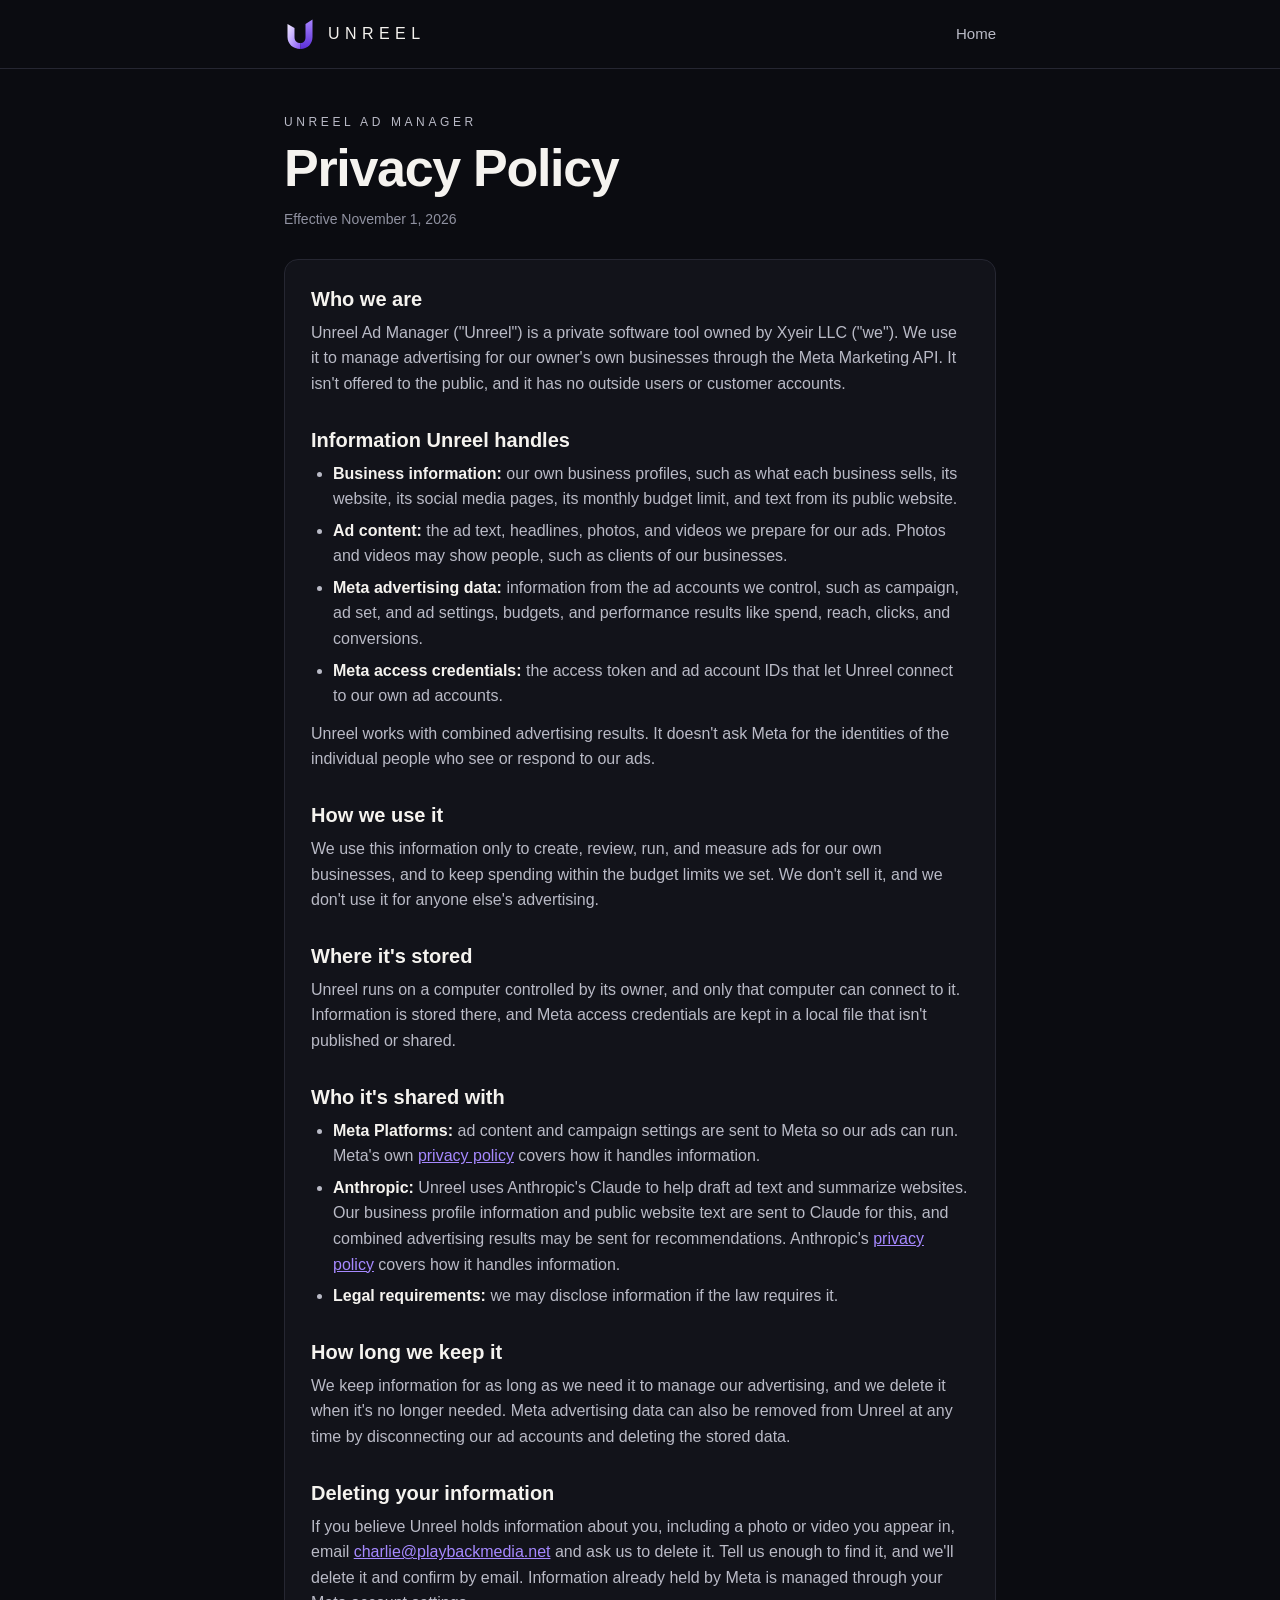
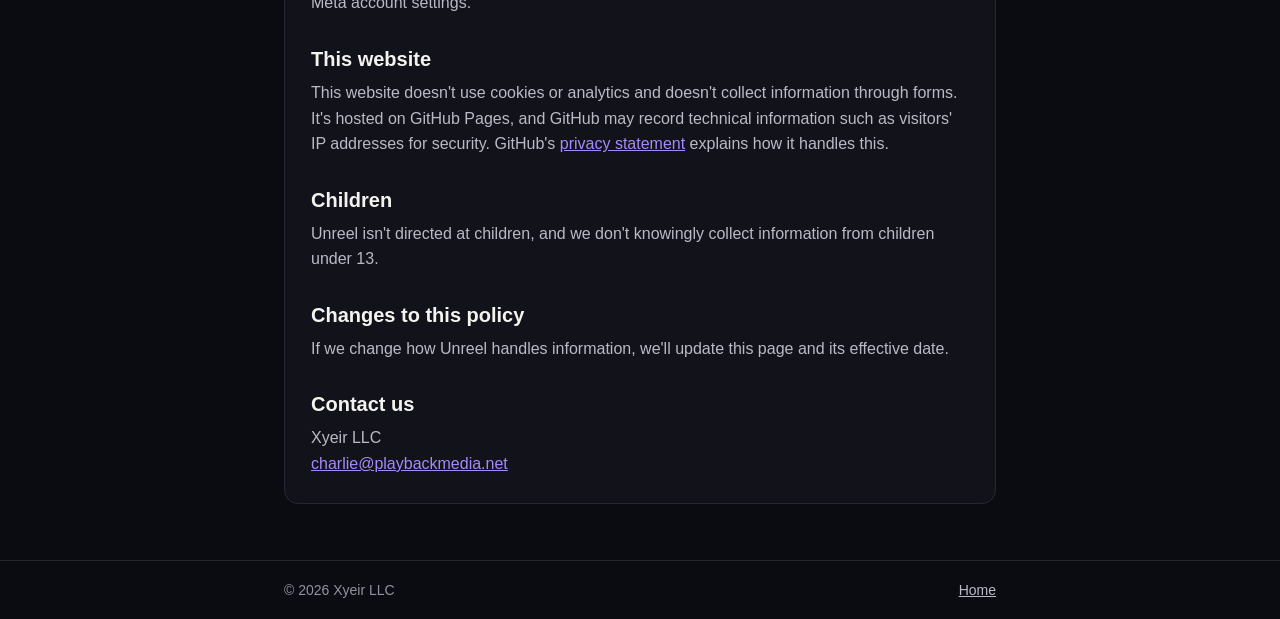
==== privacy.html @ 853de8a2 "Add files via upload" ====
<!doctype html>
<html lang="en">
<head>
  <meta charset="utf-8">
  <meta name="viewport" content="width=device-width, initial-scale=1">
  <title>Privacy Policy | Unreel Ad Manager</title>
  <meta name="description" content="How Unreel Ad Manager, a private tool owned by Xyeir LLC, handles information.">
  <link rel="icon" href="logo.svg" type="image/svg+xml">
  <link rel="stylesheet" href="styles.css">
</head>
<body>
  <header class="site-header">
    <div class="wrap">
      <a class="brand" href="index.html"><img src="logo.svg" alt="" width="32" height="32"><span>UNREEL</span></a>
      <nav class="site-nav" aria-label="Main"><a href="index.html">Home</a></nav>
    </div>
  </header>

  <main>
    <div class="wrap">
      <p class="eyebrow">Unreel Ad Manager</p>
      <h1>Privacy Policy</h1>
      <p class="updated">Effective November 1, 2026</p>

      <article class="panel">
        <h2>Who we are</h2>
        <p>Unreel Ad Manager ("Unreel") is a private software tool owned by Xyeir LLC ("we"). We use it to manage advertising for our owner's own businesses through the Meta Marketing API. It isn't offered to the public, and it has no outside users or customer accounts.</p>

        <h2>Information Unreel handles</h2>
        <ul>
          <li><strong>Business information:</strong> our own business profiles, such as what each business sells, its website, its social media pages, its monthly budget limit, and text from its public website.</li>
          <li><strong>Ad content:</strong> the ad text, headlines, photos, and videos we prepare for our ads. Photos and videos may show people, such as clients of our businesses.</li>
          <li><strong>Meta advertising data:</strong> information from the ad accounts we control, such as campaign, ad set, and ad settings, budgets, and performance results like spend, reach, clicks, and conversions.</li>
          <li><strong>Meta access credentials:</strong> the access token and ad account IDs that let Unreel connect to our own ad accounts.</li>
        </ul>
        <p>Unreel works with combined advertising results. It doesn't ask Meta for the identities of the individual people who see or respond to our ads.</p>

        <h2>How we use it</h2>
        <p>We use this information only to create, review, run, and measure ads for our own businesses, and to keep spending within the budget limits we set. We don't sell it, and we don't use it for anyone else's advertising.</p>

        <h2>Where it's stored</h2>
        <p>Unreel runs on a computer controlled by its owner, and only that computer can connect to it. Information is stored there, and Meta access credentials are kept in a local file that isn't published or shared.</p>

        <h2>Who it's shared with</h2>
        <ul>
          <li><strong>Meta Platforms:</strong> ad content and campaign settings are sent to Meta so our ads can run. Meta's own <a href="https://www.facebook.com/privacy/policy/">privacy policy</a> covers how it handles information.</li>
          <li><strong>Anthropic:</strong> Unreel uses Anthropic's Claude to help draft ad text and summarize websites. Our business profile information and public website text are sent to Claude for this, and combined advertising results may be sent for recommendations. Anthropic's <a href="https://www.anthropic.com/legal/privacy">privacy policy</a> covers how it handles information.</li>
          <li><strong>Legal requirements:</strong> we may disclose information if the law requires it.</li>
        </ul>

        <h2>How long we keep it</h2>
        <p>We keep information for as long as we need it to manage our advertising, and we delete it when it's no longer needed. Meta advertising data can also be removed from Unreel at any time by disconnecting our ad accounts and deleting the stored data.</p>

        <h2>Deleting your information</h2>
        <p>If you believe Unreel holds information about you, including a photo or video you appear in, email <a href="mailto:charlie@playbackmedia.net">charlie@playbackmedia.net</a> and ask us to delete it. Tell us enough to find it, and we'll delete it and confirm by email. Information already held by Meta is managed through your Meta account settings.</p>

        <h2>This website</h2>
        <p>This website doesn't use cookies or analytics and doesn't collect information through forms. It's hosted on GitHub Pages, and GitHub may record technical information such as visitors' IP addresses for security. GitHub's <a href="https://docs.github.com/en/site-policy/privacy-policies/github-general-privacy-statement">privacy statement</a> explains how it handles this.</p>

        <h2>Children</h2>
        <p>Unreel isn't directed at children, and we don't knowingly collect information from children under 13.</p>

        <h2>Changes to this policy</h2>
        <p>If we change how Unreel handles information, we'll update this page and its effective date.</p>

        <h2>Contact us</h2>
        <p>Xyeir LLC<br><a href="mailto:charlie@playbackmedia.net">charlie@playbackmedia.net</a></p>
      </article>
    </div>
  </main>

  <footer class="site-footer">
    <div class="wrap">
      <span>© 2026 Xyeir LLC</span>
      <a href="index.html">Home</a>
    </div>
  </footer>
</body>
</html>
---- styles.css ----
:root {
  color-scheme: dark;
  --bg: #0b0c11;
  --panel: #12131a;
  --panel-raised: #181922;
  --line: #262732;
  --line-strong: #363846;
  --ink: #f5f3ef;
  --ink-2: #b9bac6;
  --ink-3: #9092a1;
  --accent: #7c4dff;
  --accent-bright: #a689ff;
  --accent-soft: rgba(124, 77, 255, 0.16);
  --radius: 14px;
  font-family: -apple-system, BlinkMacSystemFont, "SF Pro Text", "Helvetica Neue", "Segoe UI", Roboto, sans-serif;
}

* { box-sizing: border-box; }
html { -webkit-text-size-adjust: 100%; }
body { margin: 0; min-height: 100vh; display: flex; flex-direction: column; background: var(--bg); color: var(--ink); font-size: 16px; line-height: 1.6; }
a { color: var(--accent-bright); }
a:hover { color: var(--ink); }
:focus-visible { outline: 2px solid var(--accent-bright); outline-offset: 2px; border-radius: 4px; }

.wrap { width: min(760px, 100%); margin: 0 auto; padding: 0 24px; }

.site-header { border-bottom: 1px solid var(--line); }
.site-header .wrap { display: flex; align-items: center; justify-content: space-between; gap: 16px; padding-top: 18px; padding-bottom: 18px; }
.brand { display: flex; align-items: center; gap: 12px; color: var(--ink); text-decoration: none; }
.brand:hover { color: var(--ink); }
.brand img { display: block; }
.brand span { font-size: 16px; font-weight: 500; letter-spacing: 0.34em; }
.site-nav a { color: var(--ink-2); text-decoration: none; font-size: 15px; }
.site-nav a:hover { color: var(--ink); }

main { flex: 1; padding: 44px 0 56px; }
.eyebrow { margin: 0; font-size: 12px; letter-spacing: 0.3em; text-transform: uppercase; color: var(--ink-2); }
h1 { margin: 8px 0 12px; font-size: clamp(34px, 7vw, 52px); line-height: 1.08; font-weight: 700; letter-spacing: -0.025em; }
h1 em { font-style: normal; color: var(--accent-bright); }
.lead { margin: 0; font-size: 18px; color: var(--ink-2); }
.updated { margin: 0; color: var(--ink-3); font-size: 14px; }

.panel { margin-top: 28px; padding: 26px; background: var(--panel); border: 1px solid var(--line); border-radius: var(--radius); }
.panel h2 { margin: 30px 0 8px; font-size: 20px; font-weight: 600; line-height: 1.3; }
.panel h2:first-child { margin-top: 0; }
.panel p { margin: 0 0 12px; color: var(--ink-2); }
.panel p:last-child { margin-bottom: 0; }
.panel ul { margin: 0 0 12px; padding-left: 22px; color: var(--ink-2); }
.panel li + li { margin-top: 6px; }
.panel strong { color: var(--ink); font-weight: 600; }

.button { display: inline-block; margin-top: 24px; padding: 13px 24px; border-radius: 12px; font-weight: 600; color: #fff; text-decoration: none; background: linear-gradient(120deg, #6b3df0, #8257ff); box-shadow: 0 8px 26px rgba(124, 77, 255, 0.28); }
.button:hover { color: #fff; filter: brightness(1.1); }

.site-footer { border-top: 1px solid var(--line); color: var(--ink-3); font-size: 14px; }
.site-footer .wrap { display: flex; flex-wrap: wrap; justify-content: space-between; gap: 6px 20px; padding-top: 18px; padding-bottom: 18px; }
.site-footer a { color: var(--ink-2); }

@media (max-width: 560px) {
  main { padding: 30px 0 40px; }
  .panel { padding: 20px; }
  .brand span { font-size: 14px; letter-spacing: 0.26em; }
}
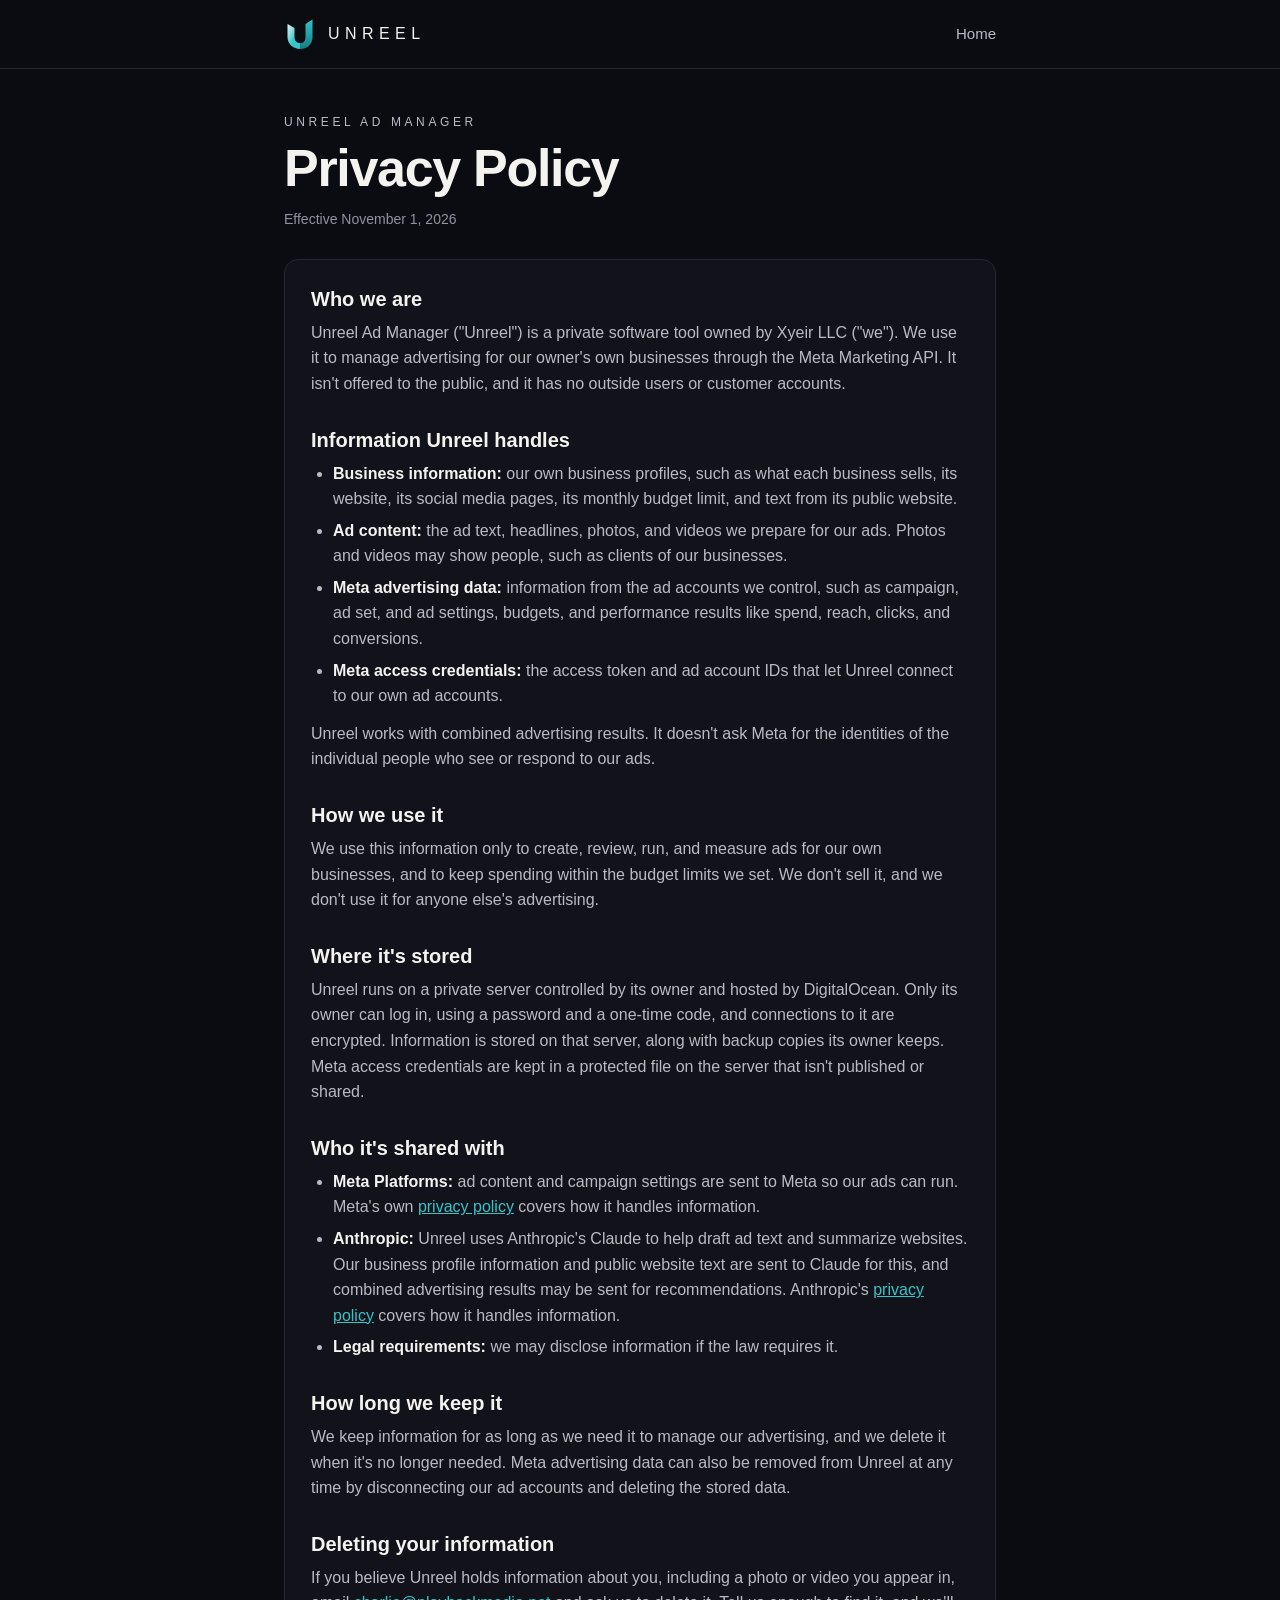
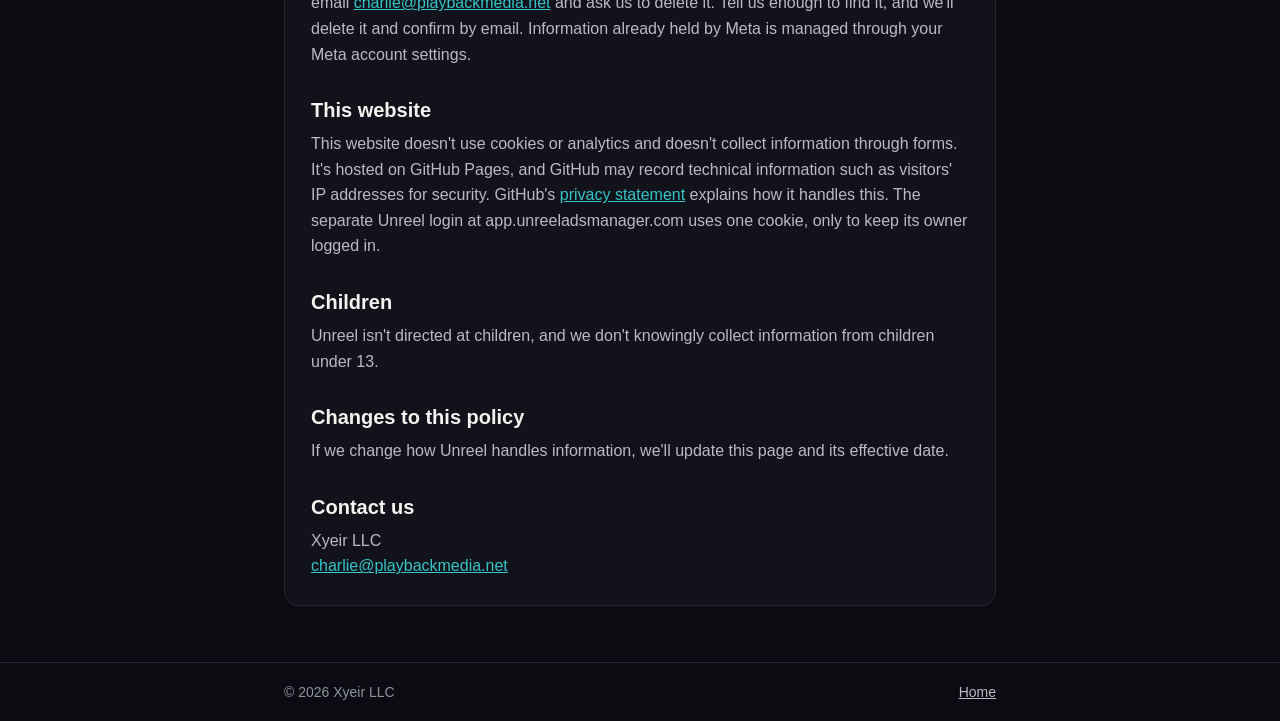
==== commit 119b62d4: "Aquamarine site, Enter Unreel Ads Manager button, and privacy update for the online app Co-Authored-" ====
--- a/privacy.html
+++ b/privacy.html
@@ -39,7 +39,7 @@
         <p>We use this information only to create, review, run, and measure ads for our own businesses, and to keep spending within the budget limits we set. We don't sell it, and we don't use it for anyone else's advertising.</p>
 
         <h2>Where it's stored</h2>
-        <p>Unreel runs on a computer controlled by its owner, and only that computer can connect to it. Information is stored there, and Meta access credentials are kept in a local file that isn't published or shared.</p>
+        <p>Unreel runs on a private server controlled by its owner and hosted by DigitalOcean. Only its owner can log in, using a password and a one-time code, and connections to it are encrypted. Information is stored on that server, along with backup copies its owner keeps. Meta access credentials are kept in a protected file on the server that isn't published or shared.</p>
 
         <h2>Who it's shared with</h2>
         <ul>
@@ -55,7 +55,7 @@
         <p>If you believe Unreel holds information about you, including a photo or video you appear in, email <a href="mailto:charlie@playbackmedia.net">charlie@playbackmedia.net</a> and ask us to delete it. Tell us enough to find it, and we'll delete it and confirm by email. Information already held by Meta is managed through your Meta account settings.</p>
 
         <h2>This website</h2>
-        <p>This website doesn't use cookies or analytics and doesn't collect information through forms. It's hosted on GitHub Pages, and GitHub may record technical information such as visitors' IP addresses for security. GitHub's <a href="https://docs.github.com/en/site-policy/privacy-policies/github-general-privacy-statement">privacy statement</a> explains how it handles this.</p>
+        <p>This website doesn't use cookies or analytics and doesn't collect information through forms. It's hosted on GitHub Pages, and GitHub may record technical information such as visitors' IP addresses for security. GitHub's <a href="https://docs.github.com/en/site-policy/privacy-policies/github-general-privacy-statement">privacy statement</a> explains how it handles this. The separate Unreel login at app.unreeladsmanager.com uses one cookie, only to keep its owner logged in.</p>
 
         <h2>Children</h2>
         <p>Unreel isn't directed at children, and we don't knowingly collect information from children under 13.</p>
--- a/styles.css
+++ b/styles.css
@@ -8,9 +8,10 @@
   --ink: #f5f3ef;
   --ink-2: #b9bac6;
   --ink-3: #9092a1;
-  --accent: #7c4dff;
-  --accent-bright: #a689ff;
-  --accent-soft: rgba(124, 77, 255, 0.16);
+  --accent: #35c4c8;
+  --accent-bright: #35c4c8;
+  --accent-soft: rgba(53, 196, 200, 0.16);
+  --on-accent: #0b0c11; /* White on this aqua is too faint to read, so text on it is dark. */
   --radius: 14px;
   font-family: -apple-system, BlinkMacSystemFont, "SF Pro Text", "Helvetica Neue", "Segoe UI", Roboto, sans-serif;
 }
@@ -49,8 +50,8 @@
 .panel li + li { margin-top: 6px; }
 .panel strong { color: var(--ink); font-weight: 600; }
 
-.button { display: inline-block; margin-top: 24px; padding: 13px 24px; border-radius: 12px; font-weight: 600; color: #fff; text-decoration: none; background: linear-gradient(120deg, #6b3df0, #8257ff); box-shadow: 0 8px 26px rgba(124, 77, 255, 0.28); }
-.button:hover { color: #fff; filter: brightness(1.1); }
+.button { display: inline-block; margin-top: 24px; padding: 13px 24px; border-radius: 12px; font-weight: 600; color: var(--on-accent); text-decoration: none; background: var(--accent); box-shadow: 0 8px 26px rgba(53, 196, 200, 0.2); }
+.button:hover { color: var(--on-accent); filter: brightness(1.1); }
 
 .site-footer { border-top: 1px solid var(--line); color: var(--ink-3); font-size: 14px; }
 .site-footer .wrap { display: flex; flex-wrap: wrap; justify-content: space-between; gap: 6px 20px; padding-top: 18px; padding-bottom: 18px; }
@@ -61,3 +62,7 @@
   .panel { padding: 20px; }
   .brand span { font-size: 14px; letter-spacing: 0.26em; }
 }
+
+/* The same aquamarine as the dashboard. White on it is too faint to read, so its text is dark. */
+.enter-button { display: block; margin-top: 40px; padding: 24px; border-radius: 14px; font-size: 22px; font-weight: 600; text-align: center; text-decoration: none; color: var(--on-accent); background: var(--accent); box-shadow: 0 10px 30px rgba(53, 196, 200, 0.25); }
+.enter-button:hover { color: var(--on-accent); filter: brightness(1.1); }
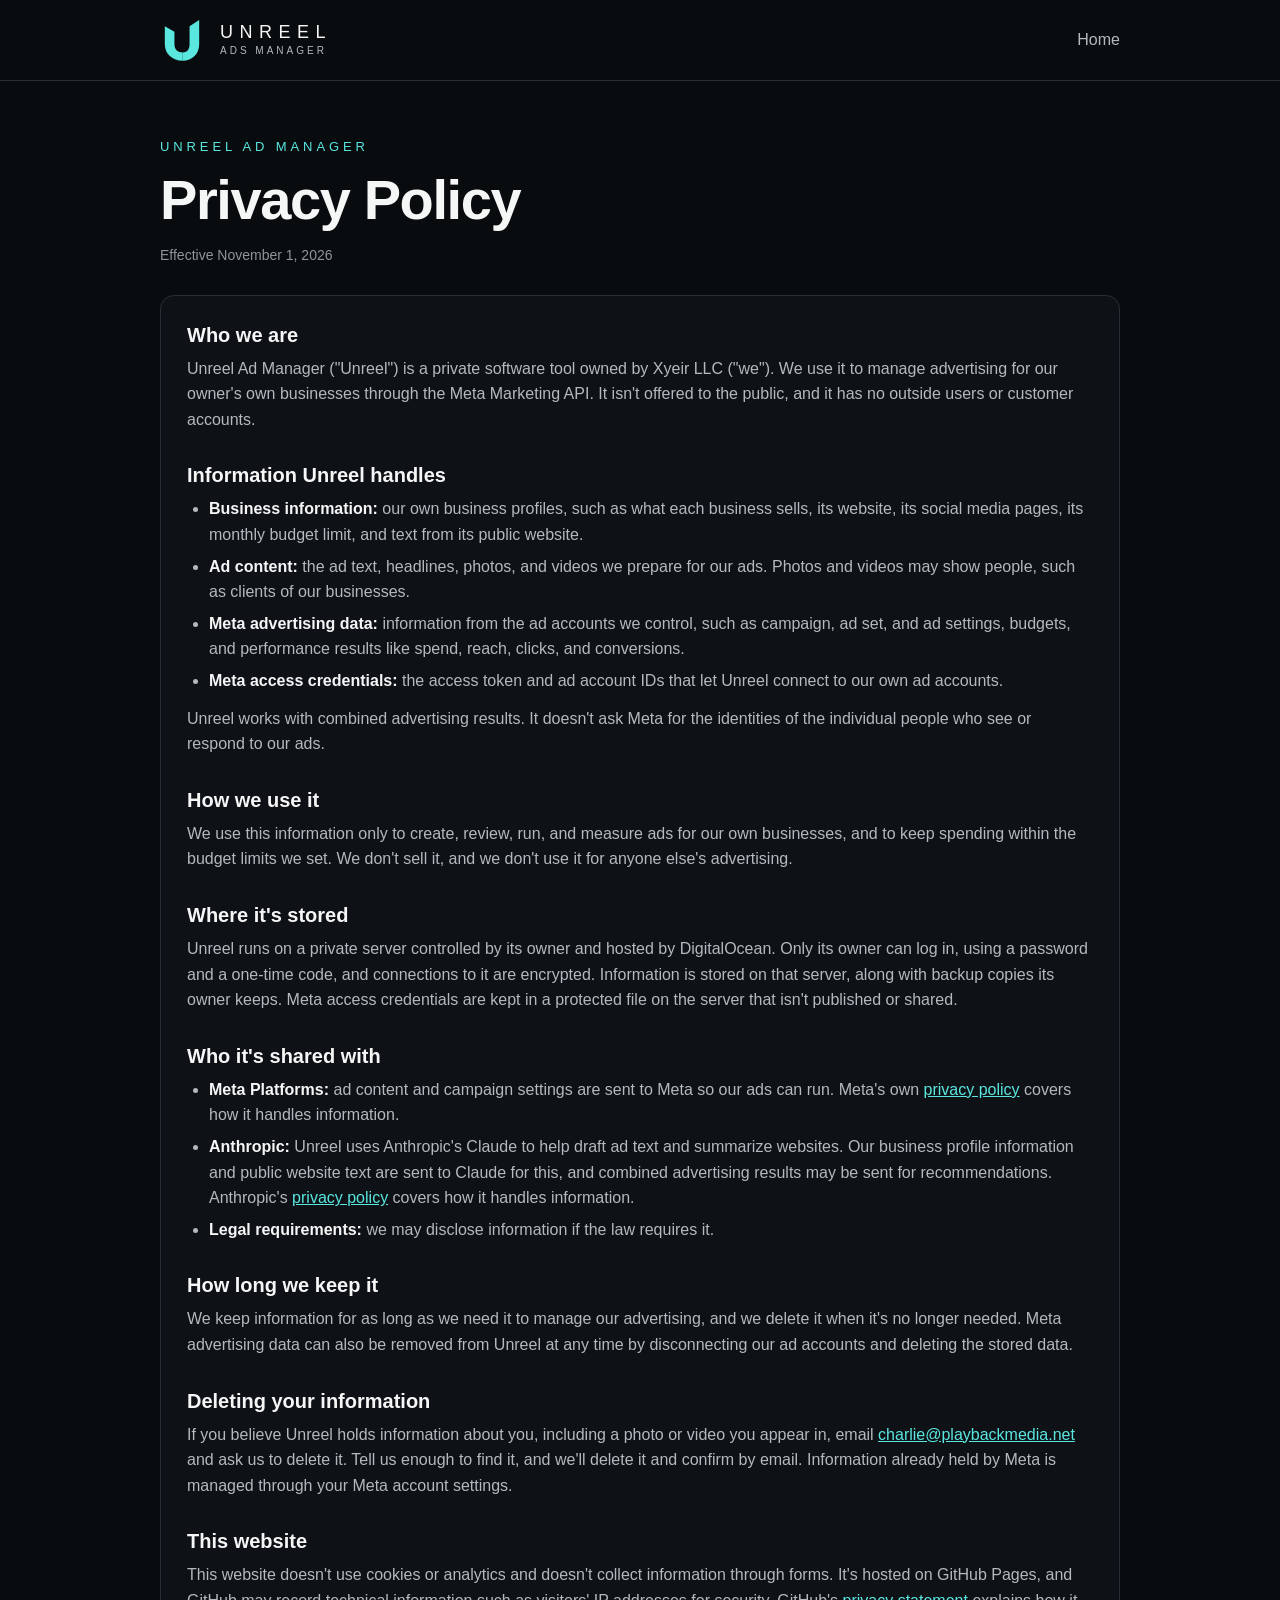
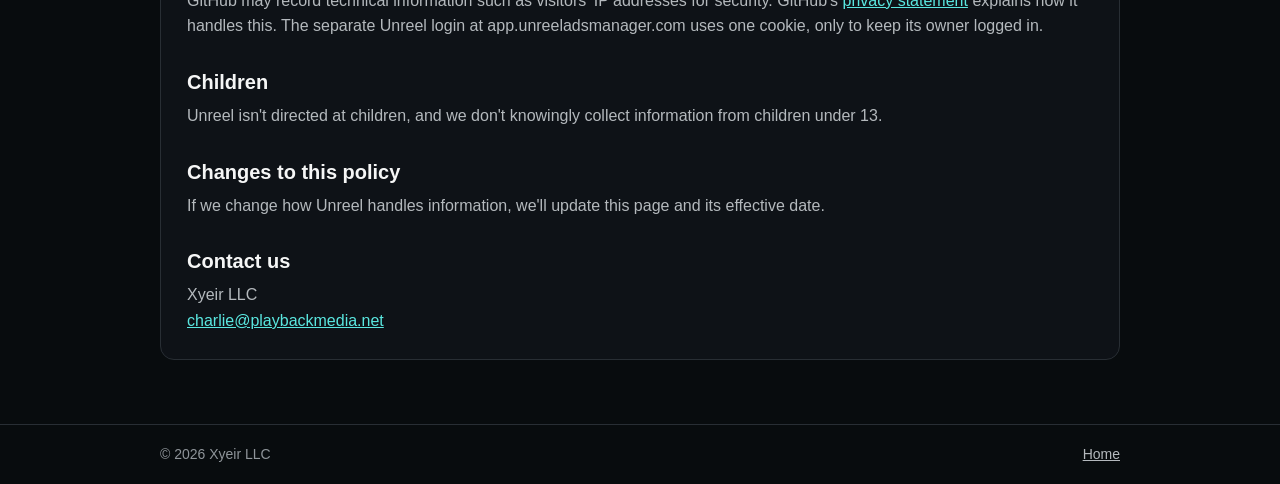
==== commit 7ae2ba0b: "Redesign the home page to match the mockup, with the same aquamarine on the privacy page Co-Authored" ====
--- a/privacy.html
+++ b/privacy.html
@@ -11,7 +11,10 @@
 <body>
   <header class="site-header">
     <div class="wrap">
-      <a class="brand" href="index.html"><img src="logo.svg" alt="" width="32" height="32"><span>UNREEL</span></a>
+      <a class="brand" href="index.html">
+        <img src="logo.svg" alt="" width="44" height="44">
+        <span class="brand-text"><span class="brand-name">UNREEL</span><span class="brand-sub">ADS MANAGER</span></span>
+      </a>
       <nav class="site-nav" aria-label="Main"><a href="index.html">Home</a></nav>
     </div>
   </header>
--- a/styles.css
+++ b/styles.css
@@ -1,17 +1,16 @@
 :root {
   color-scheme: dark;
-  --bg: #0b0c11;
-  --panel: #12131a;
-  --panel-raised: #181922;
-  --line: #262732;
-  --line-strong: #363846;
-  --ink: #f5f3ef;
-  --ink-2: #b9bac6;
-  --ink-3: #9092a1;
-  --accent: #35c4c8;
-  --accent-bright: #35c4c8;
-  --accent-soft: rgba(53, 196, 200, 0.16);
-  --on-accent: #0b0c11; /* White on this aqua is too faint to read, so text on it is dark. */
+  --bg: #080c0e;
+  --panel: #0e1217;
+  --line: #282e34;
+  --line-strong: #5a6268;
+  --ink: #f5f6f6;
+  --ink-2: #b4b9bd;
+  --ink-3: #8f959a;
+  /* Sampled from the home page mockup. Change it here and in logo.svg to change it everywhere. */
+  --accent: #5ae7e0;
+  --accent-glow: rgba(90, 231, 224, 0.45);
+  --on-accent: #06100f; /* White on this aqua is too faint to read, so text on it is dark. */
   --radius: 14px;
   font-family: -apple-system, BlinkMacSystemFont, "SF Pro Text", "Helvetica Neue", "Segoe UI", Roboto, sans-serif;
 }
@@ -19,25 +18,26 @@
 * { box-sizing: border-box; }
 html { -webkit-text-size-adjust: 100%; }
 body { margin: 0; min-height: 100vh; display: flex; flex-direction: column; background: var(--bg); color: var(--ink); font-size: 16px; line-height: 1.6; }
-a { color: var(--accent-bright); }
+a { color: var(--accent); }
 a:hover { color: var(--ink); }
-:focus-visible { outline: 2px solid var(--accent-bright); outline-offset: 2px; border-radius: 4px; }
+:focus-visible { outline: 2px solid var(--accent); outline-offset: 3px; border-radius: 4px; }
 
-.wrap { width: min(760px, 100%); margin: 0 auto; padding: 0 24px; }
+.wrap { width: min(1008px, 100%); margin: 0 auto; padding: 0 24px; }
 
 .site-header { border-bottom: 1px solid var(--line); }
 .site-header .wrap { display: flex; align-items: center; justify-content: space-between; gap: 16px; padding-top: 18px; padding-bottom: 18px; }
-.brand { display: flex; align-items: center; gap: 12px; color: var(--ink); text-decoration: none; }
+.brand { display: flex; align-items: center; gap: 16px; color: var(--ink); text-decoration: none; }
 .brand:hover { color: var(--ink); }
 .brand img { display: block; }
-.brand span { font-size: 16px; font-weight: 500; letter-spacing: 0.34em; }
-.site-nav a { color: var(--ink-2); text-decoration: none; font-size: 15px; }
+.brand-text { display: flex; flex-direction: column; gap: 3px; }
+.brand-name { font-size: 18px; line-height: 1.1; font-weight: 500; letter-spacing: 0.36em; }
+.brand-sub { font-size: 10px; line-height: 1.2; letter-spacing: 0.3em; color: var(--ink-2); white-space: nowrap; }
+.site-nav a { color: var(--ink-2); text-decoration: none; font-size: 16px; }
 .site-nav a:hover { color: var(--ink); }
 
-main { flex: 1; padding: 44px 0 56px; }
-.eyebrow { margin: 0; font-size: 12px; letter-spacing: 0.3em; text-transform: uppercase; color: var(--ink-2); }
-h1 { margin: 8px 0 12px; font-size: clamp(34px, 7vw, 52px); line-height: 1.08; font-weight: 700; letter-spacing: -0.025em; }
-h1 em { font-style: normal; color: var(--accent-bright); }
+main { flex: 1; padding: 56px 0 64px; }
+.eyebrow { margin: 0; font-size: 13px; font-weight: 500; letter-spacing: 0.3em; text-transform: uppercase; color: var(--accent); }
+h1 { margin: 12px 0 14px; font-size: clamp(38px, 7vw, 56px); line-height: 1.08; font-weight: 700; letter-spacing: -0.025em; }
 .lead { margin: 0; font-size: 18px; color: var(--ink-2); }
 .updated { margin: 0; color: var(--ink-3); font-size: 14px; }
 
@@ -50,19 +50,35 @@
 .panel li + li { margin-top: 6px; }
 .panel strong { color: var(--ink); font-weight: 600; }
 
-.button { display: inline-block; margin-top: 24px; padding: 13px 24px; border-radius: 12px; font-weight: 600; color: var(--on-accent); text-decoration: none; background: var(--accent); box-shadow: 0 8px 26px rgba(53, 196, 200, 0.2); }
-.button:hover { color: var(--on-accent); filter: brightness(1.1); }
+/* Home page */
+.home .lead { font-size: clamp(18px, 2.2vw, 22px); }
+.home .panel { padding: 32px; }
+.home .panel p { font-size: 18px; }
+.home-actions { display: flex; flex-wrap: wrap; align-items: center; gap: 24px; margin-top: 32px; }
+.enter-button, .outline-button { display: inline-flex; align-items: center; justify-content: center; gap: 14px; min-height: 64px; padding: 0 34px; border-radius: 12px; font-size: 18px; text-decoration: none; }
+.enter-button { font-weight: 600; color: var(--on-accent); background: var(--accent); box-shadow: 0 0 0 1px var(--accent), 0 0 18px var(--accent-glow), 0 0 44px var(--accent-glow); transition: box-shadow 0.15s; }
+.enter-button:hover { color: var(--on-accent); box-shadow: 0 0 0 1px var(--accent), 0 0 24px var(--accent-glow), 0 0 64px var(--accent-glow); }
+.outline-button { color: var(--ink); border: 1px solid var(--line-strong); }
+.outline-button:hover { color: var(--ink); border-color: var(--ink); }
 
 .site-footer { border-top: 1px solid var(--line); color: var(--ink-3); font-size: 14px; }
 .site-footer .wrap { display: flex; flex-wrap: wrap; justify-content: space-between; gap: 6px 20px; padding-top: 18px; padding-bottom: 18px; }
 .site-footer a { color: var(--ink-2); }
 
 @media (max-width: 560px) {
-  main { padding: 30px 0 40px; }
-  .panel { padding: 20px; }
-  .brand span { font-size: 14px; letter-spacing: 0.26em; }
+  main { padding: 32px 0 40px; }
+  .panel, .home .panel { padding: 20px; }
+  .home .panel p { font-size: 16px; }
+  .brand { gap: 12px; }
+  .brand img { width: 36px; height: 36px; }
+  .brand-name { font-size: 15px; letter-spacing: 0.3em; }
+  .brand-sub { font-size: 8px; letter-spacing: 0.3em; }
+  .site-nav a { font-size: 15px; }
+  .home-actions { flex-direction: column; align-items: stretch; gap: 16px; }
 }
 
-/* The same aquamarine as the dashboard. White on it is too faint to read, so its text is dark. */
-.enter-button { display: block; margin-top: 40px; padding: 24px; border-radius: 14px; font-size: 22px; font-weight: 600; text-align: center; text-decoration: none; color: var(--on-accent); background: var(--accent); box-shadow: 0 10px 30px rgba(53, 196, 200, 0.25); }
-.enter-button:hover { color: var(--on-accent); filter: brightness(1.1); }
+@media (prefers-reduced-motion: reduce) {
+  .enter-button { transition: none; }
+}
+.home .panel p a { text-decoration: none; }
+.home .panel p a:hover { text-decoration: underline; color: var(--accent); }
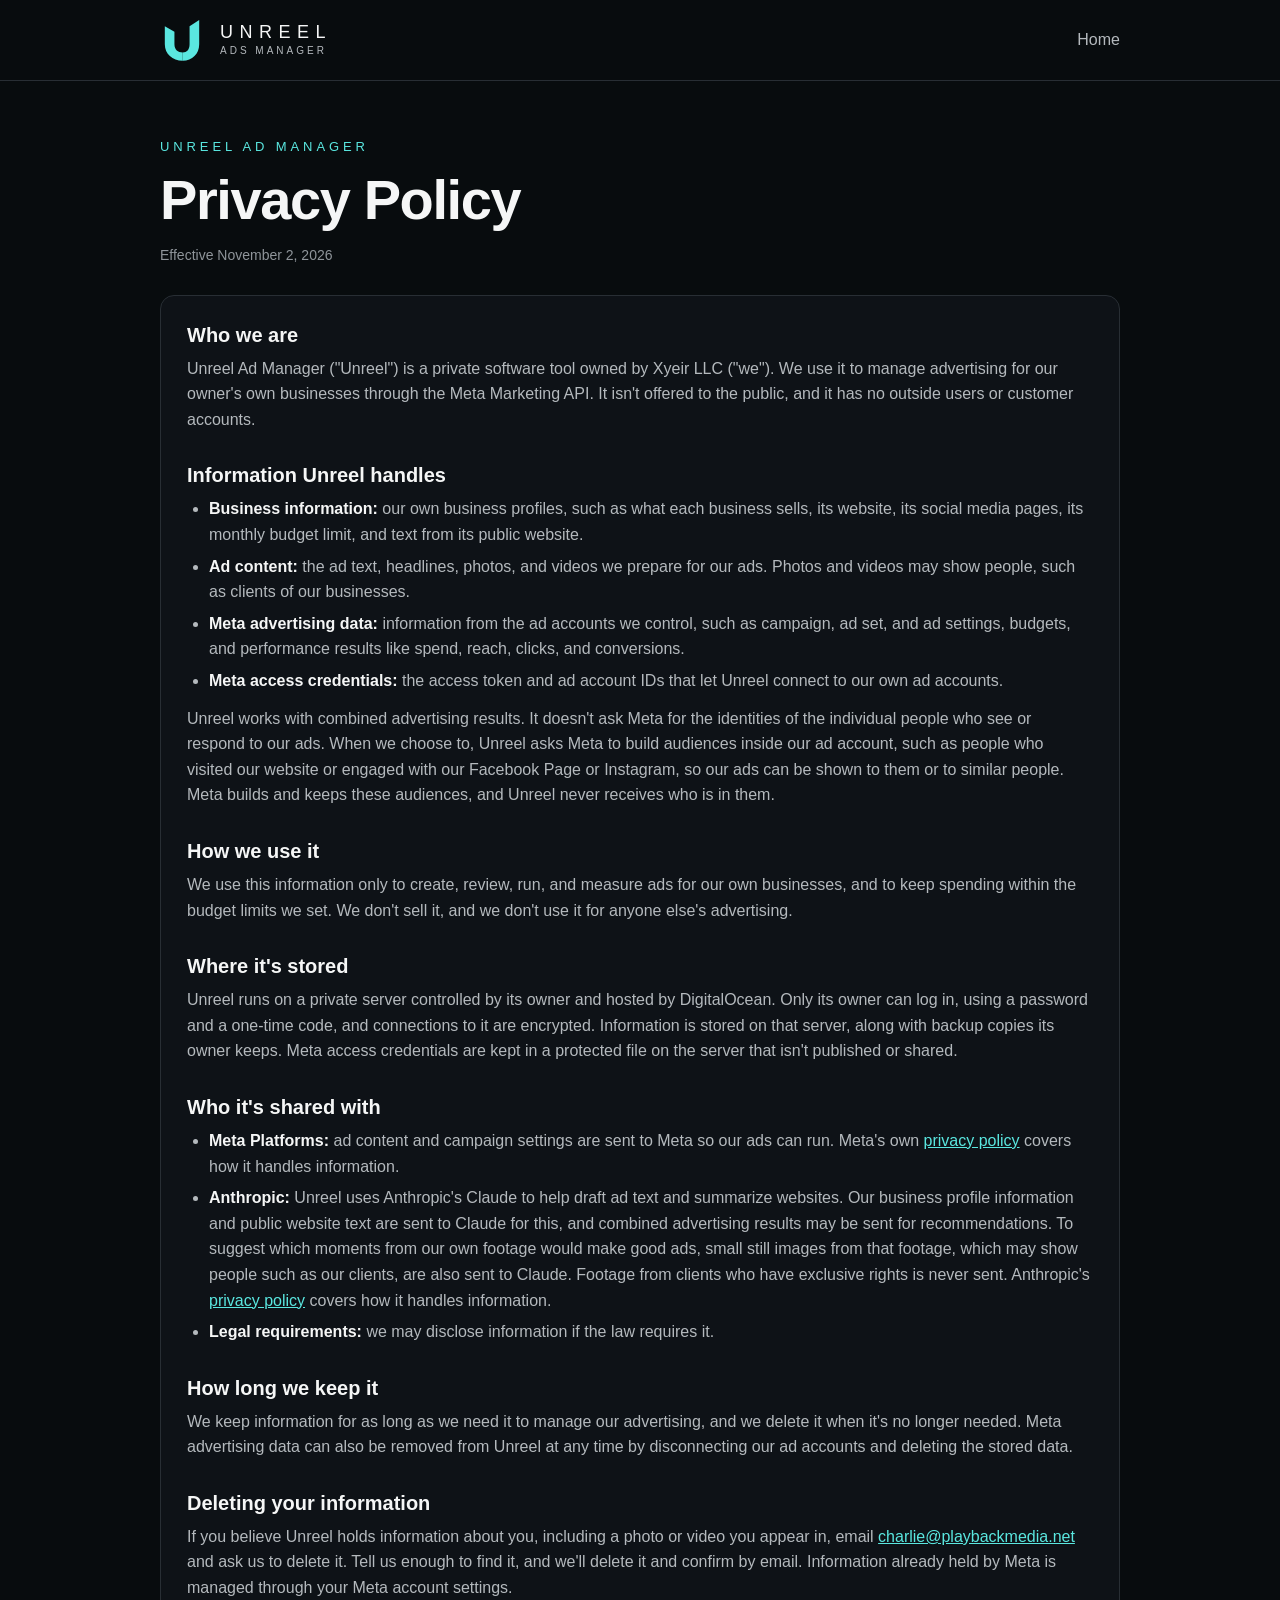
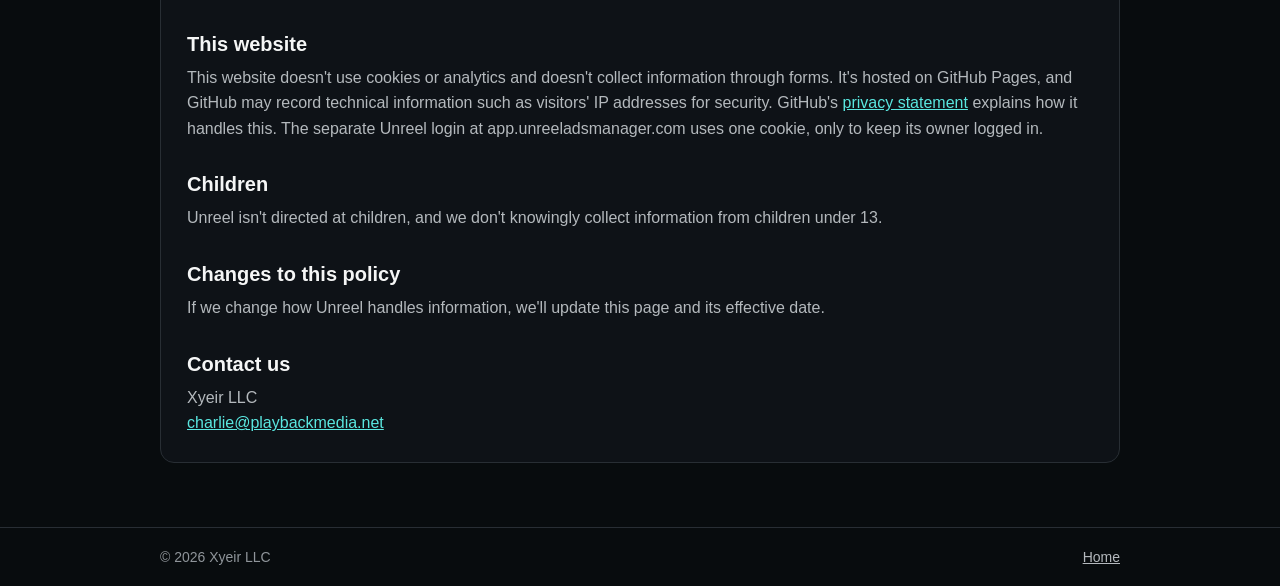
==== commit b28e4e73: "Privacy policy: footage stills sent to Claude, audiences built in Meta Co-Authored-By: Claude Opus 5" ====
--- a/privacy.html
+++ b/privacy.html
@@ -23,7 +23,7 @@
     <div class="wrap">
       <p class="eyebrow">Unreel Ad Manager</p>
       <h1>Privacy Policy</h1>
-      <p class="updated">Effective November 1, 2026</p>
+      <p class="updated">Effective November 2, 2026</p>
 
       <article class="panel">
         <h2>Who we are</h2>
@@ -36,7 +36,7 @@
           <li><strong>Meta advertising data:</strong> information from the ad accounts we control, such as campaign, ad set, and ad settings, budgets, and performance results like spend, reach, clicks, and conversions.</li>
           <li><strong>Meta access credentials:</strong> the access token and ad account IDs that let Unreel connect to our own ad accounts.</li>
         </ul>
-        <p>Unreel works with combined advertising results. It doesn't ask Meta for the identities of the individual people who see or respond to our ads.</p>
+        <p>Unreel works with combined advertising results. It doesn't ask Meta for the identities of the individual people who see or respond to our ads. When we choose to, Unreel asks Meta to build audiences inside our ad account, such as people who visited our website or engaged with our Facebook Page or Instagram, so our ads can be shown to them or to similar people. Meta builds and keeps these audiences, and Unreel never receives who is in them.</p>
 
         <h2>How we use it</h2>
         <p>We use this information only to create, review, run, and measure ads for our own businesses, and to keep spending within the budget limits we set. We don't sell it, and we don't use it for anyone else's advertising.</p>
@@ -47,7 +47,7 @@
         <h2>Who it's shared with</h2>
         <ul>
           <li><strong>Meta Platforms:</strong> ad content and campaign settings are sent to Meta so our ads can run. Meta's own <a href="https://www.facebook.com/privacy/policy/">privacy policy</a> covers how it handles information.</li>
-          <li><strong>Anthropic:</strong> Unreel uses Anthropic's Claude to help draft ad text and summarize websites. Our business profile information and public website text are sent to Claude for this, and combined advertising results may be sent for recommendations. Anthropic's <a href="https://www.anthropic.com/legal/privacy">privacy policy</a> covers how it handles information.</li>
+          <li><strong>Anthropic:</strong> Unreel uses Anthropic's Claude to help draft ad text and summarize websites. Our business profile information and public website text are sent to Claude for this, and combined advertising results may be sent for recommendations. To suggest which moments from our own footage would make good ads, small still images from that footage, which may show people such as our clients, are also sent to Claude. Footage from clients who have exclusive rights is never sent. Anthropic's <a href="https://www.anthropic.com/legal/privacy">privacy policy</a> covers how it handles information.</li>
           <li><strong>Legal requirements:</strong> we may disclose information if the law requires it.</li>
         </ul>
 
